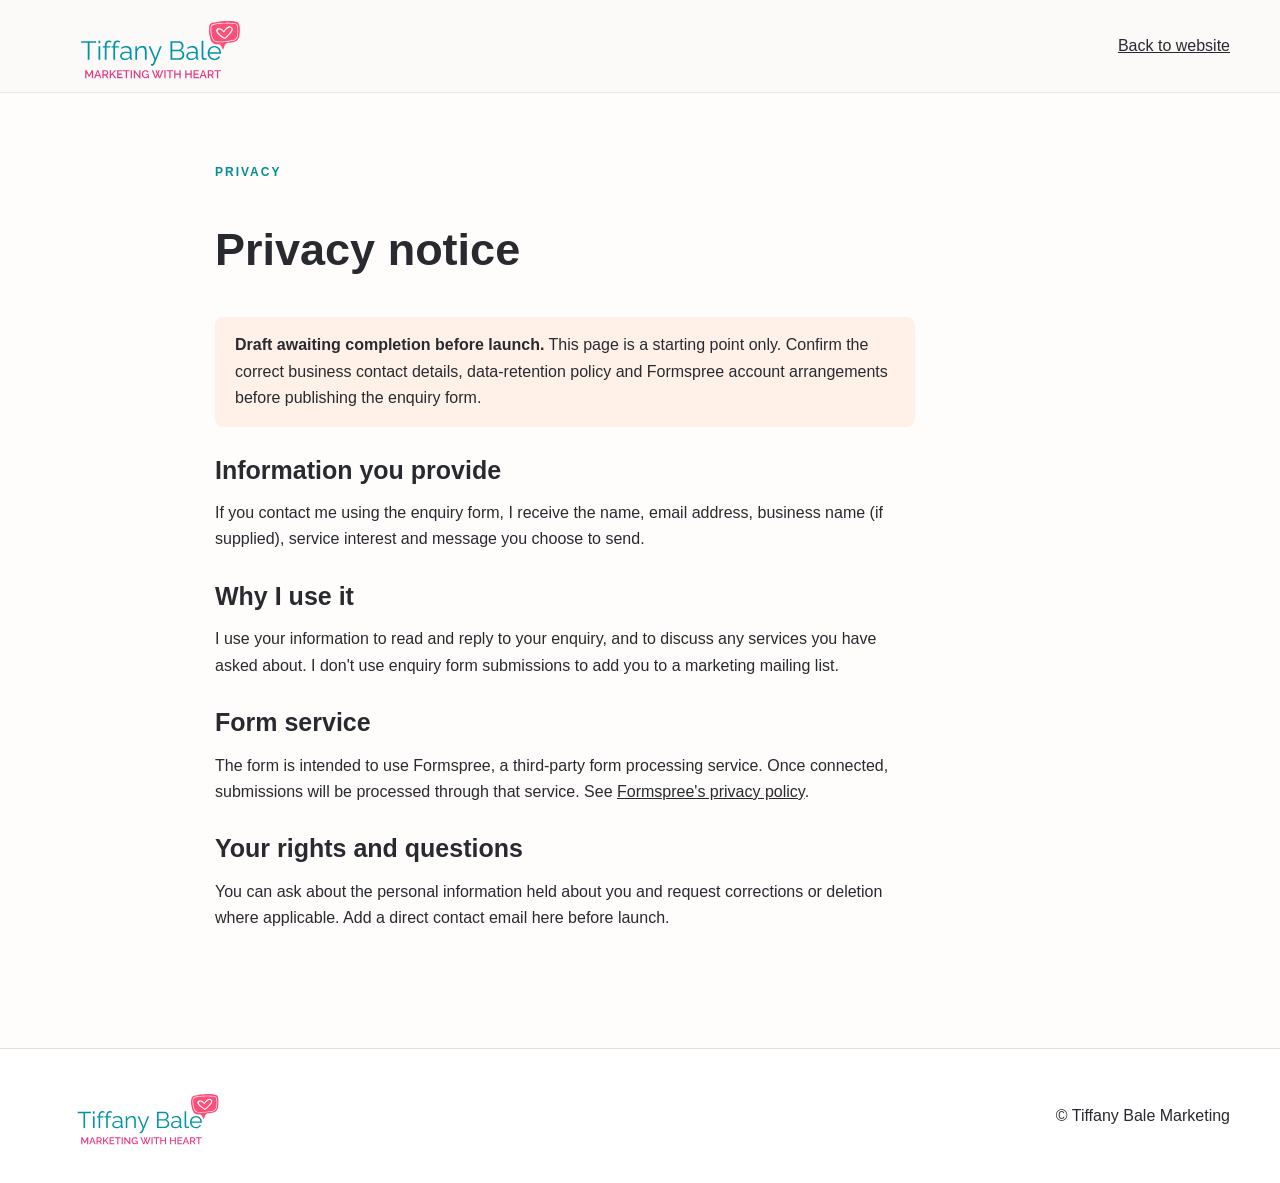
==== privacy.html @ 31909880 "Add files via upload" ====
<!doctype html><html lang="en-GB"><head><meta charset="utf-8"><meta name="viewport" content="width=device-width, initial-scale=1"><title>Privacy | Tiffany Bale Marketing</title><link rel="icon" href="assets/favicon.svg" type="image/svg+xml"><link rel="stylesheet" href="styles.css"></head><body><header class="header"><div class="wrap header-inner"><a class="brand" href="index.html"><img src="assets/tiffany-bale-logo.svg" alt="Tiffany Bale Marketing with Heart"></a><a href="index.html">Back to website</a></div></header><main class="wrap privacy-page"><p class="kicker">PRIVACY</p><h1>Privacy notice</h1><p class="notice"><strong>Draft awaiting completion before launch.</strong> This page is a starting point only. Confirm the correct business contact details, data-retention policy and Formspree account arrangements before publishing the enquiry form.</p><h2>Information you provide</h2><p>If you contact me using the enquiry form, I receive the name, email address, business name (if supplied), service interest and message you choose to send.</p><h2>Why I use it</h2><p>I use your information to read and reply to your enquiry, and to discuss any services you have asked about. I don't use enquiry form submissions to add you to a marketing mailing list.</p><h2>Form service</h2><p>The form is intended to use Formspree, a third-party form processing service. Once connected, submissions will be processed through that service. See <a href="https://formspree.io/legal/privacy-policy/">Formspree's privacy policy</a>.</p><h2>Your rights and questions</h2><p>You can ask about the personal information held about you and request corrections or deletion where applicable. Add a direct contact email here before launch.</p></main><footer class="footer"><div class="wrap footer-inner"><a href="index.html"><img src="assets/tiffany-bale-logo.svg" alt="Tiffany Bale Marketing with Heart"></a><span>© Tiffany Bale Marketing</span></div></footer></body></html>
---- styles.css ----
:root{--teal:#008e97;--teal-deep:#006e76;--pink:#e84590;--ink:#292a30;--muted:#62666d;--paper:#fcfaf8;--sand:#f6f1ee;--line:#e6dfdc;--white:#fff}*{box-sizing:border-box}html{scroll-behavior:smooth}body{margin:0;background:var(--paper);color:var(--ink);font-family:Arial,'Helvetica Neue',sans-serif;line-height:1.65}a{color:inherit}img{max-width:100%}.wrap{width:min(1180px,calc(100% - 72px));margin:0 auto}.skip{position:absolute;left:-9999px}.skip:focus{left:1rem;top:1rem;z-index:9;background:white;padding:1rem}.header{background:rgba(252,250,248,.96);position:sticky;top:0;z-index:10;border-bottom:1px solid #eee9e6;backdrop-filter:blur(8px)}.header-inner{display:flex;align-items:center;justify-content:space-between;min-height:110px}.brand img{display:block;width:230px;height:auto}.header nav{display:flex;align-items:center;gap:34px}.header nav a{text-decoration:none;font-size:14px;font-weight:650}.header nav a:hover,.inline-link:hover{color:var(--teal)}.nav-cta{background:var(--teal);padding:11px 19px;border-radius:7px;color:white!important}.nav-cta:hover{background:var(--teal-deep)}.menu-btn{display:none}.hero{min-height:625px;display:grid;grid-template-columns:1.12fr .88fr;align-items:center;gap:55px;padding-top:70px;padding-bottom:80px}.eyebrow,.kicker{font-size:12px;font-weight:800;letter-spacing:2px;color:var(--teal);margin:0 0 24px}.hero h1,h2{font-size:clamp(43px,4.6vw,68px);line-height:1.10;letter-spacing:-2px;margin:0;font-weight:750}h1 em,h2 em{font-style:normal;color:var(--pink)}.hero h1{max-width:740px}.hero-content>p:not(.eyebrow){max-width:655px;color:#53575d;font-size:16px;margin:16px 0}.hero-content .lead{font-weight:600;color:#44474b;font-size:18px;margin-top:28px}.hero-actions{display:flex;align-items:center;gap:27px;margin-top:30px;flex-wrap:wrap}.button{display:inline-flex;align-items:center;gap:24px;border:0;border-radius:7px;background:var(--teal);color:white;text-decoration:none;padding:14px 20px;font-weight:750;font-size:14px;cursor:pointer}.button:hover{background:var(--teal-deep)}.inline-link{font-weight:750;text-decoration:none;font-size:14px}.experience{display:flex;align-items:center;gap:15px;border-top:1px solid var(--line);margin-top:40px;padding-top:20px}.experience strong{color:var(--teal);font-size:40px;line-height:1}.experience strong span{color:var(--pink)}.experience>span{font-size:13px;color:var(--muted);max-width:155px;line-height:1.35}.portrait-design{position:relative;width:100%;aspect-ratio:1;max-width:510px;margin:auto;display:grid;place-items:center}.portrait-ring{position:absolute;border-radius:50%;border:1px solid #cde2e2}.ring-outer{width:99%;height:99%}.ring-inner{width:88%;height:88%;border:2px solid #94cdcc}.portrait-circle{width:78%;height:78%;border-radius:50%;overflow:hidden;background:#eee7e4;box-shadow:0 22px 55px #2d6a6a1d}.portrait-circle img{width:100%;height:100%;object-fit:cover;object-position:center 26%;display:block}.portrait-label{position:absolute;left:-1%;bottom:16%;background:white;box-shadow:0 8px 24px #00000014;border-radius:9px;padding:12px 19px;font-size:14px;font-weight:750;transform:rotate(-4deg)}.heart-accent{position:absolute;right:0;top:12%;width:66px;height:66px;border-radius:50%;background:white;box-shadow:0 8px 26px #00000014;display:grid;place-items:center}.heart-accent img{width:55px;height:55px;object-fit:contain}.ribbon{background:#e8f4f1;padding:19px 0}.ribbon-inner{display:flex;align-items:center;justify-content:center;gap:35px;font-weight:750;color:var(--teal-deep);font-size:14px}.ribbon-inner img{width:25px;height:25px;object-fit:contain}.section{padding-top:110px;padding-bottom:110px;scroll-margin-top:100px}.about{display:grid;grid-template-columns: .9fr 1.1fr;gap:75px}.about h2,.section-head h2,.approach h2,.contact h2{font-size:clamp(40px,4vw,58px)}.about-copy p{margin:0 0 17px;color:#555960;font-size:17px}.about-copy .about-emphasis{color:var(--teal-deep);font-weight:750}.services{background:#f4f0ed}.section-head{display:grid;grid-template-columns:1.05fr .75fr;gap:80px;align-items:end;margin-bottom:40px}.section-head>p{font-size:17px;color:#555960;margin:0 0 7px;max-width:420px}.cards{display:grid;grid-template-columns:repeat(3,1fr);gap:16px}.service-card{background:white;border:1px solid #ebe4e0;border-radius:12px;padding:31px;min-height:239px;transition:transform .2s,border-color .2s}.service-card:hover{transform:translateY(-3px);border-color:#b3d8d6}.card-meta,.project-top{color:var(--teal);font-size:11px;letter-spacing:1.6px;font-weight:800}.service-card h3{font-size:21px;line-height:1.27;margin:23px 0 12px}.service-card p{margin:0;color:#60646a;font-size:15px}.projects .section-head{margin-bottom:45px}.project-grid{display:grid;grid-template-columns:repeat(3,1fr);gap:18px}.project-card{background:white;border:1px solid var(--line);border-radius:12px;padding:29px;display:flex;flex-direction:column;min-height:465px}.project-top{display:flex;justify-content:space-between;align-items:center}.project-mark{font-size:23px;color:var(--pink);font-weight:400}.project-card h3{font-size:24px;line-height:1.27;margin:25px 0 17px}.project-card>p{color:#555960;font-size:15px;margin:0 0 25px}.project-result{margin-top:auto;border-top:1px solid var(--line);padding-top:19px}.project-result span{font-size:10px;letter-spacing:1.4px;font-weight:800;color:var(--pink)}.project-result p{font-size:15px;color:var(--teal-deep);font-weight:700;margin:8px 0 0}.approach{background:#e8f4f1}.approach-inner{display:grid;grid-template-columns:100px 1fr auto;gap:40px;align-items:center}.approach-inner>img{width:85px;max-height:100px;object-fit:contain}.approach h2{font-size:clamp(34px,3.5vw,50px)}.approach p:last-child{font-size:16px;color:#4a5557;max-width:620px}.button-outline{white-space:nowrap}.contact{display:grid;grid-template-columns:.85fr 1.15fr;gap:85px}.contact-intro>p:not(.kicker){font-size:18px;color:#596068;max-width:380px}.contact-intro .contact-small{color:var(--teal-deep)!important;font-size:15px!important;font-weight:700}.form-card{background:white;padding:35px;border:1px solid var(--line);border-radius:13px;box-shadow:0 12px 30px #2d2a3010}.form-card h3{margin:0;font-size:24px}.form-subtitle{margin:2px 0 24px;color:var(--muted);font-size:14px}form{display:flex;flex-direction:column;gap:15px}form label{display:flex;flex-direction:column;gap:6px;font-size:13px;font-weight:750}form label>span{color:var(--pink)}form input:not([type=checkbox]),form textarea,form select{font:inherit;width:100%;border:1px solid #d6d9d9;border-radius:6px;padding:12px 13px;background:white;font-size:15px;color:var(--ink)}form input:focus,form textarea:focus,form select:focus{outline:2px solid #86cdcc;outline-offset:1px}.form-row{display:grid;grid-template-columns:1fr 1fr;gap:15px}.consent{display:flex;flex-direction:row;align-items:flex-start;gap:9px;font-weight:400;font-size:12px}.consent input{margin:4px 0 0}.consent span{color:#5d6266!important}.consent a{color:var(--teal-deep)}.form-footer{display:flex;gap:14px;align-items:center;flex-wrap:wrap}.form-status{font-size:12px;color:#8e5d30;max-width:235px;line-height:1.4}.footer{border-top:1px solid var(--line);background:#fff;padding:32px 0}.footer-inner{display:flex;align-items:center;justify-content:space-between;gap:20px}.footer-inner img{width:190px;display:block}.footer-inner>div{display:flex;gap:20px;align-items:center;flex-wrap:wrap;color:#777a7e;font-size:12px}.footer-inner a{color:var(--teal-deep)}.privacy-page{max-width:850px;padding-top:70px;padding-bottom:100px}.privacy-page h1{font-size:45px}.privacy-page p{max-width:700px}.privacy-page .notice{background:#fff1e8;border-radius:8px;padding:15px 20px}.privacy-page h2{font-size:25px;letter-spacing:0;margin-top:30px}@media(max-width:980px){.wrap{width:min(100% - 44px,1180px)}.hero{grid-template-columns:1fr 0.8fr;gap:20px}.hero h1{font-size:47px}.cards{grid-template-columns:repeat(2,1fr)}.project-grid{grid-template-columns:1fr 1fr}.approach-inner{grid-template-columns:80px 1fr}.approach-inner .button{grid-column:2;justify-self:start}.contact{gap:35px}.header nav{gap:20px}}@media(max-width:700px){.header-inner{min-height:78px}.brand img{width:170px}.menu-btn{display:flex;align-items:center;gap:8px;background:transparent;border:1px solid var(--line);padding:7px 10px;border-radius:6px}.header nav{display:none;position:absolute;top:78px;left:0;right:0;padding:20px 25px;background:var(--paper);box-shadow:0 10px 20px #0001;flex-direction:column;align-items:stretch}.header nav.open{display:flex}.hero{grid-template-columns:1fr;padding-top:48px;padding-bottom:65px}.hero h1{font-size:clamp(39px,10vw,54px)}.hero-content .lead{font-size:16px}.portrait-design{width:80%;max-width:390px;margin-top:20px}.ribbon-inner{gap:13px;justify-content:space-between;font-size:10px}.ribbon-inner img{width:17px;height:17px}.ribbon-inner span:nth-last-child(1){display:none}.ribbon-inner img:nth-last-child(2){display:none}.section{padding-top:72px;padding-bottom:72px}.about,.section-head,.contact{grid-template-columns:1fr;gap:22px}.about h2,.section-head h2,.contact h2{font-size:43px}.cards,.project-grid{grid-template-columns:1fr}.project-card{min-height:0}.approach-inner{grid-template-columns:1fr;gap:15px}.approach-inner>img{width:58px}.approach-inner .button{grid-column:1}.form-card{padding:23px}.form-row{grid-template-columns:1fr}.footer-inner{flex-direction:column;align-items:flex-start}.footer-inner>div{flex-direction:column;align-items:flex-start;gap:4px}}@media(prefers-reduced-motion:reduce){html{scroll-behavior:auto}.service-card{transition:none}}

/* Creative direction v3: concise, typography-led, editorial */
:root{--paper:#fffdfb;--sand:#f7f2ee}body{background:var(--paper)}.header-inner{min-height:92px}.brand img{width:214px}.hero{padding-top:92px;padding-bottom:100px;grid-template-columns:1.1fr .9fr}.hero h1{font-size:clamp(48px,5.1vw,77px);letter-spacing:-3px}.hero-content .lead{font-size:21px;max-width:510px;line-height:1.5;font-weight:600}.hero-content .hero-small{font-size:15px;color:#60646a;max-width:450px}.hero-actions{margin-top:28px}.hero .experience{display:none}.ribbon{background:#087f85;color:white;overflow:hidden}.ribbon-inner{font-size:13px;color:white;letter-spacing:.03em}.ribbon-inner img{width:20px;height:20px;filter:brightness(0) invert(1)}.about-compact{display:grid;grid-template-columns:.54fr 1fr;gap:85px;align-items:center;padding-top:110px;padding-bottom:110px}.about-stat{background:#e8f4f1;border-radius:170px 170px 16px 16px;min-height:370px;display:flex;flex-direction:column;align-items:center;justify-content:center}.about-stat strong{color:var(--teal-deep);font-size:clamp(95px,10vw,150px);line-height:1;font-weight:800;letter-spacing:-9px}.about-stat strong span{color:var(--pink);font-size:.65em}.about-stat>span{color:#215c60;font-size:18px;text-align:center;font-weight:700;line-height:1.35;margin-top:20px}.about-intro h2{font-size:clamp(40px,4vw,60px)}.about-intro>p:not(.kicker){font-size:17px;max-width:570px;color:#555960}.values{display:flex;gap:9px;flex-wrap:wrap;margin-top:28px}.values span{font-size:12px;font-weight:750;background:white;border:1px solid #d7e9e7;border-radius:30px;padding:8px 12px;color:var(--teal-deep)}.services{background:#faf4f1}.graphic-services{gap:12px}.graphic-services .service-card{min-height:250px;padding:24px;border:0;border-radius:10px;position:relative;overflow:hidden;display:flex;flex-direction:column;align-items:flex-start}.graphic-services .service-card:nth-child(1),.graphic-services .service-card:nth-child(5){background:#e7f1f0}.graphic-services .service-card:nth-child(2),.graphic-services .service-card:nth-child(6){background:#fce6ef}.graphic-services .service-card:nth-child(3){background:#087f85;color:white}.graphic-services .service-card:nth-child(4){background:#fff;border:1px solid #eee6e0}.graphic-services .service-card:nth-child(3) p,.graphic-services .service-card:nth-child(3) .card-meta{color:#e9ffff}.graphic-services .card-meta{font-size:10px;letter-spacing:1.5px;margin-top:auto}.graphic-services .tile-symbol{font-size:80px;line-height:.85;font-weight:300;margin:5px 0 18px;color:var(--pink);height:75px}.graphic-services .service-card:nth-child(3) .tile-symbol{color:#bcece8}.graphic-services .service-card h3{font-size:22px;margin:13px 0 9px;max-width:250px}.graphic-services .service-card p{font-size:13px;line-height:1.45;max-width:265px}.projects .section-head{margin-bottom:34px}.visual-projects{gap:14px;align-items:start}.visual-projects .project-card{padding:0;display:block;min-height:0;border:0;background:transparent;overflow:hidden;border-radius:10px}.project-face{height:410px;position:relative;padding:25px;display:flex;flex-direction:column;justify-content:flex-end;overflow:hidden}.project-one .project-face{background:#087f85;color:white}.project-two .project-face{background:#f5e6e8;color:#075d63}.project-three .project-face{background:#e52a80;color:white}.project-category{position:absolute;top:26px;left:25px;font-size:11px;letter-spacing:1.6px;font-weight:800}.project-face h3{position:relative;z-index:2;font-size:clamp(27px,2.8vw,40px);line-height:1.08;letter-spacing:-1.5px;margin:0 0 16px}.project-sub{font-size:13px;line-height:1.5;max-width:260px;position:relative;z-index:2}.project-glyph{position:absolute;right:-5px;top:70px;font-family:Georgia,serif;font-size:300px;line-height:1;color:#ffffff30;transform:rotate(-14deg);pointer-events:none}.project-wave{font-family:Arial,sans-serif;letter-spacing:-45px;font-size:160px;right:70px;top:85px;color:#087f8533;transform:rotate(-20deg)}.project-window{font-family:Arial,sans-serif;top:64px;font-size:280px;color:#ffffff38}.visual-projects details{background:#fff;border:1px solid #e9e1dd;border-top:0;border-radius:0 0 10px 10px}.visual-projects summary{cursor:pointer;padding:16px 20px;list-style:none;display:flex;justify-content:space-between;align-items:center;font-size:13px;font-weight:800}.visual-projects summary::-webkit-details-marker{display:none}.visual-projects details[open] summary span{transform:rotate(45deg)}.project-story{padding:0 20px 20px}.project-story p{font-size:14px;color:#575d61;margin:0 0 12px}.project-story strong{font-size:12px;color:var(--teal-deep)}.approach{background:#e7f3f1}.approach-inner>img{width:78px}.approach .kicker{color:var(--teal-deep)}.approach h2{font-size:clamp(36px,3.8vw,54px)}.contact{padding-top:120px}.form-card{box-shadow:0 18px 55px #252a2f0b}
@media(max-width:980px){.about-compact{gap:35px}.project-face{height:340px}.project-face h3{font-size:28px}}
@media(max-width:700px){.hero{padding-top:45px;padding-bottom:70px}.hero h1{letter-spacing:-2px}.hero-content .lead{font-size:17px}.about-compact{grid-template-columns:1fr;gap:28px;padding-top:75px;padding-bottom:75px}.about-stat{min-height:190px;border-radius:14px;flex-direction:row;gap:25px}.about-stat strong{font-size:96px;letter-spacing:-5px}.about-stat>span{font-size:16px;text-align:left}.graphic-services{grid-template-columns:repeat(2,minmax(0,1fr));gap:9px}.graphic-services .service-card{padding:16px;min-height:220px}.graphic-services .tile-symbol{font-size:60px;height:60px}.graphic-services .service-card h3{font-size:18px}.graphic-services .service-card p{font-size:12px}.project-face{height:330px}.visual-projects{grid-template-columns:1fr}.ribbon-inner span{font-size:10px}.contact{padding-top:70px}}
@media(max-width:420px){.graphic-services{grid-template-columns:1fr}.graphic-services .service-card{min-height:180px}.graphic-services .tile-symbol{font-size:54px;height:55px}}
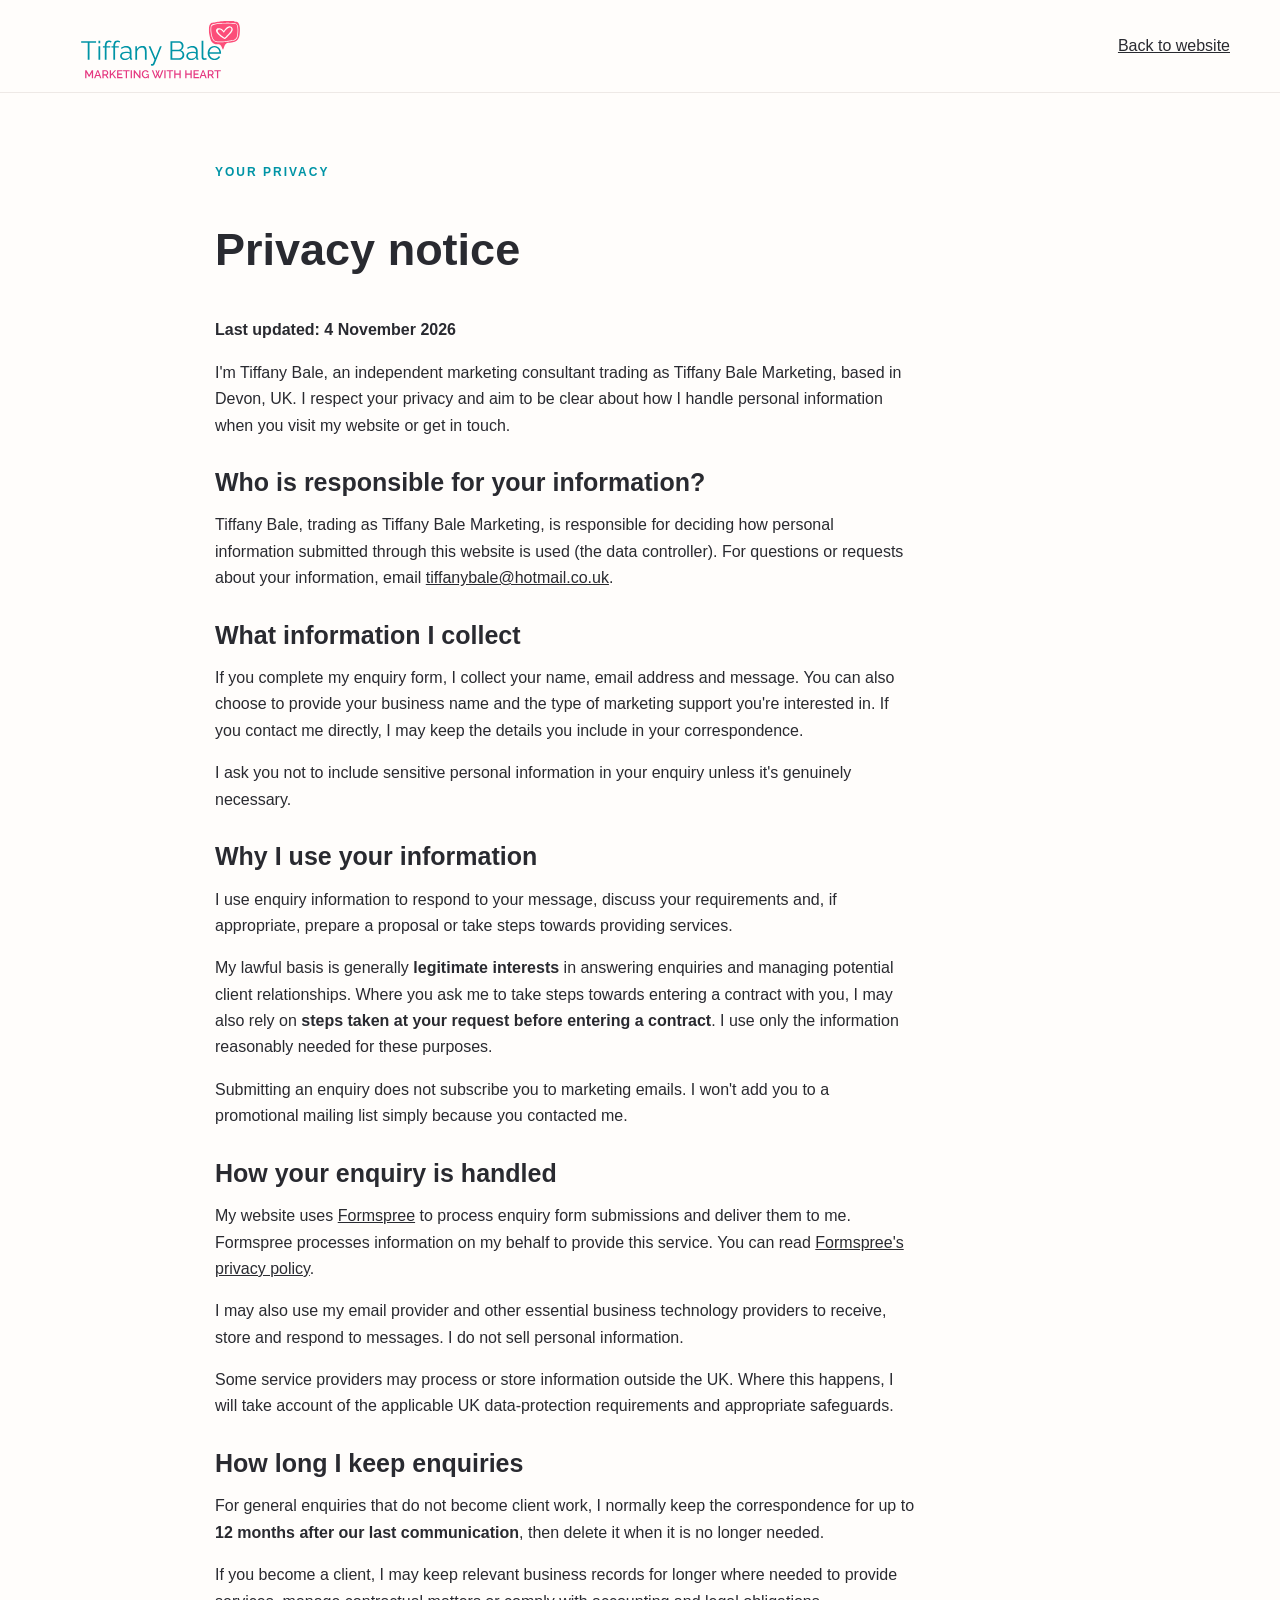
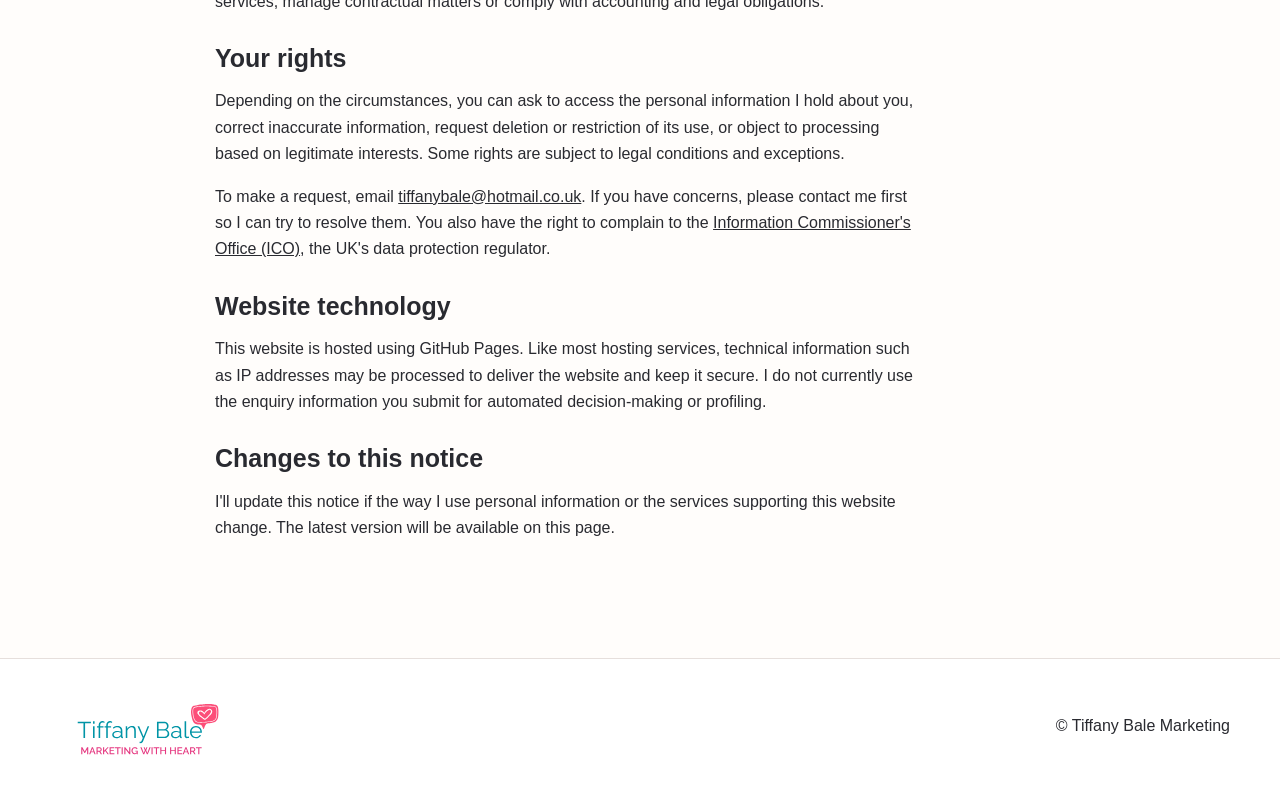
==== commit 9c583093: "Add files via upload" ====
--- a/privacy.html
+++ b/privacy.html
@@ -1 +1,62 @@
-<!doctype html><html lang="en-GB"><head><meta charset="utf-8"><meta name="viewport" content="width=device-width, initial-scale=1"><title>Privacy | Tiffany Bale Marketing</title><link rel="icon" href="assets/favicon.svg" type="image/svg+xml"><link rel="stylesheet" href="styles.css"></head><body><header class="header"><div class="wrap header-inner"><a class="brand" href="index.html"><img src="assets/tiffany-bale-logo.svg" alt="Tiffany Bale Marketing with Heart"></a><a href="index.html">Back to website</a></div></header><main class="wrap privacy-page"><p class="kicker">PRIVACY</p><h1>Privacy notice</h1><p class="notice"><strong>Draft awaiting completion before launch.</strong> This page is a starting point only. Confirm the correct business contact details, data-retention policy and Formspree account arrangements before publishing the enquiry form.</p><h2>Information you provide</h2><p>If you contact me using the enquiry form, I receive the name, email address, business name (if supplied), service interest and message you choose to send.</p><h2>Why I use it</h2><p>I use your information to read and reply to your enquiry, and to discuss any services you have asked about. I don't use enquiry form submissions to add you to a marketing mailing list.</p><h2>Form service</h2><p>The form is intended to use Formspree, a third-party form processing service. Once connected, submissions will be processed through that service. See <a href="https://formspree.io/legal/privacy-policy/">Formspree's privacy policy</a>.</p><h2>Your rights and questions</h2><p>You can ask about the personal information held about you and request corrections or deletion where applicable. Add a direct contact email here before launch.</p></main><footer class="footer"><div class="wrap footer-inner"><a href="index.html"><img src="assets/tiffany-bale-logo.svg" alt="Tiffany Bale Marketing with Heart"></a><span>© Tiffany Bale Marketing</span></div></footer></body></html>
+<!doctype html>
+<html lang="en-GB">
+<head>
+  <meta charset="utf-8">
+  <meta name="viewport" content="width=device-width, initial-scale=1">
+  <meta name="description" content="How Tiffany Bale Marketing uses and protects personal information received through the website and enquiry form.">
+  <title>Privacy Notice | Tiffany Bale Marketing</title>
+  <link rel="icon" href="assets/favicon.svg" type="image/svg+xml">
+  <link rel="stylesheet" href="styles.css">
+</head>
+<body>
+  <header class="header">
+    <div class="wrap header-inner">
+      <a class="brand" href="index.html" aria-label="Tiffany Bale Marketing homepage"><img src="assets/tiffany-bale-logo.svg" alt="Tiffany Bale Marketing with Heart"></a>
+      <a href="index.html">Back to website</a>
+    </div>
+  </header>
+  <main class="wrap privacy-page">
+    <p class="kicker">YOUR PRIVACY</p>
+    <h1>Privacy notice</h1>
+    <p><strong>Last updated: 4 November 2026</strong></p>
+    <p>I'm Tiffany Bale, an independent marketing consultant trading as Tiffany Bale Marketing, based in Devon, UK. I respect your privacy and aim to be clear about how I handle personal information when you visit my website or get in touch.</p>
+
+    <h2>Who is responsible for your information?</h2>
+    <p>Tiffany Bale, trading as Tiffany Bale Marketing, is responsible for deciding how personal information submitted through this website is used (the data controller). For questions or requests about your information, email <a href="mailto:tiffanybale@hotmail.co.uk">tiffanybale@hotmail.co.uk</a>.</p>
+
+    <h2>What information I collect</h2>
+    <p>If you complete my enquiry form, I collect your name, email address and message. You can also choose to provide your business name and the type of marketing support you're interested in. If you contact me directly, I may keep the details you include in your correspondence.</p>
+    <p>I ask you not to include sensitive personal information in your enquiry unless it's genuinely necessary.</p>
+
+    <h2>Why I use your information</h2>
+    <p>I use enquiry information to respond to your message, discuss your requirements and, if appropriate, prepare a proposal or take steps towards providing services.</p>
+    <p>My lawful basis is generally <strong>legitimate interests</strong> in answering enquiries and managing potential client relationships. Where you ask me to take steps towards entering a contract with you, I may also rely on <strong>steps taken at your request before entering a contract</strong>. I use only the information reasonably needed for these purposes.</p>
+    <p>Submitting an enquiry does not subscribe you to marketing emails. I won't add you to a promotional mailing list simply because you contacted me.</p>
+
+    <h2>How your enquiry is handled</h2>
+    <p>My website uses <a href="https://formspree.io/" target="_blank" rel="noopener noreferrer">Formspree</a> to process enquiry form submissions and deliver them to me. Formspree processes information on my behalf to provide this service. You can read <a href="https://formspree.io/legal/privacy-policy/" target="_blank" rel="noopener noreferrer">Formspree's privacy policy</a>.</p>
+    <p>I may also use my email provider and other essential business technology providers to receive, store and respond to messages. I do not sell personal information.</p>
+    <p>Some service providers may process or store information outside the UK. Where this happens, I will take account of the applicable UK data-protection requirements and appropriate safeguards.</p>
+
+    <h2>How long I keep enquiries</h2>
+    <p>For general enquiries that do not become client work, I normally keep the correspondence for up to <strong>12 months after our last communication</strong>, then delete it when it is no longer needed.</p>
+    <p>If you become a client, I may keep relevant business records for longer where needed to provide services, manage contractual matters or comply with accounting and legal obligations.</p>
+
+    <h2>Your rights</h2>
+    <p>Depending on the circumstances, you can ask to access the personal information I hold about you, correct inaccurate information, request deletion or restriction of its use, or object to processing based on legitimate interests. Some rights are subject to legal conditions and exceptions.</p>
+    <p>To make a request, email <a href="mailto:tiffanybale@hotmail.co.uk">tiffanybale@hotmail.co.uk</a>. If you have concerns, please contact me first so I can try to resolve them. You also have the right to complain to the <a href="https://ico.org.uk/make-a-complaint/" target="_blank" rel="noopener noreferrer">Information Commissioner's Office (ICO)</a>, the UK's data protection regulator.</p>
+
+    <h2>Website technology</h2>
+    <p>This website is hosted using GitHub Pages. Like most hosting services, technical information such as IP addresses may be processed to deliver the website and keep it secure. I do not currently use the enquiry information you submit for automated decision-making or profiling.</p>
+
+    <h2>Changes to this notice</h2>
+    <p>I'll update this notice if the way I use personal information or the services supporting this website change. The latest version will be available on this page.</p>
+  </main>
+  <footer class="footer">
+    <div class="wrap footer-inner">
+      <a href="index.html"><img src="assets/tiffany-bale-logo.svg" alt="Tiffany Bale Marketing with Heart"></a>
+      <span>© Tiffany Bale Marketing</span>
+    </div>
+  </footer>
+</body>
+</html>
--- a/styles.css
+++ b/styles.css
@@ -1,7 +1,194 @@
-:root{--teal:#008e97;--teal-deep:#006e76;--pink:#e84590;--ink:#292a30;--muted:#62666d;--paper:#fcfaf8;--sand:#f6f1ee;--line:#e6dfdc;--white:#fff}*{box-sizing:border-box}html{scroll-behavior:smooth}body{margin:0;background:var(--paper);color:var(--ink);font-family:Arial,'Helvetica Neue',sans-serif;line-height:1.65}a{color:inherit}img{max-width:100%}.wrap{width:min(1180px,calc(100% - 72px));margin:0 auto}.skip{position:absolute;left:-9999px}.skip:focus{left:1rem;top:1rem;z-index:9;background:white;padding:1rem}.header{background:rgba(252,250,248,.96);position:sticky;top:0;z-index:10;border-bottom:1px solid #eee9e6;backdrop-filter:blur(8px)}.header-inner{display:flex;align-items:center;justify-content:space-between;min-height:110px}.brand img{display:block;width:230px;height:auto}.header nav{display:flex;align-items:center;gap:34px}.header nav a{text-decoration:none;font-size:14px;font-weight:650}.header nav a:hover,.inline-link:hover{color:var(--teal)}.nav-cta{background:var(--teal);padding:11px 19px;border-radius:7px;color:white!important}.nav-cta:hover{background:var(--teal-deep)}.menu-btn{display:none}.hero{min-height:625px;display:grid;grid-template-columns:1.12fr .88fr;align-items:center;gap:55px;padding-top:70px;padding-bottom:80px}.eyebrow,.kicker{font-size:12px;font-weight:800;letter-spacing:2px;color:var(--teal);margin:0 0 24px}.hero h1,h2{font-size:clamp(43px,4.6vw,68px);line-height:1.10;letter-spacing:-2px;margin:0;font-weight:750}h1 em,h2 em{font-style:normal;color:var(--pink)}.hero h1{max-width:740px}.hero-content>p:not(.eyebrow){max-width:655px;color:#53575d;font-size:16px;margin:16px 0}.hero-content .lead{font-weight:600;color:#44474b;font-size:18px;margin-top:28px}.hero-actions{display:flex;align-items:center;gap:27px;margin-top:30px;flex-wrap:wrap}.button{display:inline-flex;align-items:center;gap:24px;border:0;border-radius:7px;background:var(--teal);color:white;text-decoration:none;padding:14px 20px;font-weight:750;font-size:14px;cursor:pointer}.button:hover{background:var(--teal-deep)}.inline-link{font-weight:750;text-decoration:none;font-size:14px}.experience{display:flex;align-items:center;gap:15px;border-top:1px solid var(--line);margin-top:40px;padding-top:20px}.experience strong{color:var(--teal);font-size:40px;line-height:1}.experience strong span{color:var(--pink)}.experience>span{font-size:13px;color:var(--muted);max-width:155px;line-height:1.35}.portrait-design{position:relative;width:100%;aspect-ratio:1;max-width:510px;margin:auto;display:grid;place-items:center}.portrait-ring{position:absolute;border-radius:50%;border:1px solid #cde2e2}.ring-outer{width:99%;height:99%}.ring-inner{width:88%;height:88%;border:2px solid #94cdcc}.portrait-circle{width:78%;height:78%;border-radius:50%;overflow:hidden;background:#eee7e4;box-shadow:0 22px 55px #2d6a6a1d}.portrait-circle img{width:100%;height:100%;object-fit:cover;object-position:center 26%;display:block}.portrait-label{position:absolute;left:-1%;bottom:16%;background:white;box-shadow:0 8px 24px #00000014;border-radius:9px;padding:12px 19px;font-size:14px;font-weight:750;transform:rotate(-4deg)}.heart-accent{position:absolute;right:0;top:12%;width:66px;height:66px;border-radius:50%;background:white;box-shadow:0 8px 26px #00000014;display:grid;place-items:center}.heart-accent img{width:55px;height:55px;object-fit:contain}.ribbon{background:#e8f4f1;padding:19px 0}.ribbon-inner{display:flex;align-items:center;justify-content:center;gap:35px;font-weight:750;color:var(--teal-deep);font-size:14px}.ribbon-inner img{width:25px;height:25px;object-fit:contain}.section{padding-top:110px;padding-bottom:110px;scroll-margin-top:100px}.about{display:grid;grid-template-columns: .9fr 1.1fr;gap:75px}.about h2,.section-head h2,.approach h2,.contact h2{font-size:clamp(40px,4vw,58px)}.about-copy p{margin:0 0 17px;color:#555960;font-size:17px}.about-copy .about-emphasis{color:var(--teal-deep);font-weight:750}.services{background:#f4f0ed}.section-head{display:grid;grid-template-columns:1.05fr .75fr;gap:80px;align-items:end;margin-bottom:40px}.section-head>p{font-size:17px;color:#555960;margin:0 0 7px;max-width:420px}.cards{display:grid;grid-template-columns:repeat(3,1fr);gap:16px}.service-card{background:white;border:1px solid #ebe4e0;border-radius:12px;padding:31px;min-height:239px;transition:transform .2s,border-color .2s}.service-card:hover{transform:translateY(-3px);border-color:#b3d8d6}.card-meta,.project-top{color:var(--teal);font-size:11px;letter-spacing:1.6px;font-weight:800}.service-card h3{font-size:21px;line-height:1.27;margin:23px 0 12px}.service-card p{margin:0;color:#60646a;font-size:15px}.projects .section-head{margin-bottom:45px}.project-grid{display:grid;grid-template-columns:repeat(3,1fr);gap:18px}.project-card{background:white;border:1px solid var(--line);border-radius:12px;padding:29px;display:flex;flex-direction:column;min-height:465px}.project-top{display:flex;justify-content:space-between;align-items:center}.project-mark{font-size:23px;color:var(--pink);font-weight:400}.project-card h3{font-size:24px;line-height:1.27;margin:25px 0 17px}.project-card>p{color:#555960;font-size:15px;margin:0 0 25px}.project-result{margin-top:auto;border-top:1px solid var(--line);padding-top:19px}.project-result span{font-size:10px;letter-spacing:1.4px;font-weight:800;color:var(--pink)}.project-result p{font-size:15px;color:var(--teal-deep);font-weight:700;margin:8px 0 0}.approach{background:#e8f4f1}.approach-inner{display:grid;grid-template-columns:100px 1fr auto;gap:40px;align-items:center}.approach-inner>img{width:85px;max-height:100px;object-fit:contain}.approach h2{font-size:clamp(34px,3.5vw,50px)}.approach p:last-child{font-size:16px;color:#4a5557;max-width:620px}.button-outline{white-space:nowrap}.contact{display:grid;grid-template-columns:.85fr 1.15fr;gap:85px}.contact-intro>p:not(.kicker){font-size:18px;color:#596068;max-width:380px}.contact-intro .contact-small{color:var(--teal-deep)!important;font-size:15px!important;font-weight:700}.form-card{background:white;padding:35px;border:1px solid var(--line);border-radius:13px;box-shadow:0 12px 30px #2d2a3010}.form-card h3{margin:0;font-size:24px}.form-subtitle{margin:2px 0 24px;color:var(--muted);font-size:14px}form{display:flex;flex-direction:column;gap:15px}form label{display:flex;flex-direction:column;gap:6px;font-size:13px;font-weight:750}form label>span{color:var(--pink)}form input:not([type=checkbox]),form textarea,form select{font:inherit;width:100%;border:1px solid #d6d9d9;border-radius:6px;padding:12px 13px;background:white;font-size:15px;color:var(--ink)}form input:focus,form textarea:focus,form select:focus{outline:2px solid #86cdcc;outline-offset:1px}.form-row{display:grid;grid-template-columns:1fr 1fr;gap:15px}.consent{display:flex;flex-direction:row;align-items:flex-start;gap:9px;font-weight:400;font-size:12px}.consent input{margin:4px 0 0}.consent span{color:#5d6266!important}.consent a{color:var(--teal-deep)}.form-footer{display:flex;gap:14px;align-items:center;flex-wrap:wrap}.form-status{font-size:12px;color:#8e5d30;max-width:235px;line-height:1.4}.footer{border-top:1px solid var(--line);background:#fff;padding:32px 0}.footer-inner{display:flex;align-items:center;justify-content:space-between;gap:20px}.footer-inner img{width:190px;display:block}.footer-inner>div{display:flex;gap:20px;align-items:center;flex-wrap:wrap;color:#777a7e;font-size:12px}.footer-inner a{color:var(--teal-deep)}.privacy-page{max-width:850px;padding-top:70px;padding-bottom:100px}.privacy-page h1{font-size:45px}.privacy-page p{max-width:700px}.privacy-page .notice{background:#fff1e8;border-radius:8px;padding:15px 20px}.privacy-page h2{font-size:25px;letter-spacing:0;margin-top:30px}@media(max-width:980px){.wrap{width:min(100% - 44px,1180px)}.hero{grid-template-columns:1fr 0.8fr;gap:20px}.hero h1{font-size:47px}.cards{grid-template-columns:repeat(2,1fr)}.project-grid{grid-template-columns:1fr 1fr}.approach-inner{grid-template-columns:80px 1fr}.approach-inner .button{grid-column:2;justify-self:start}.contact{gap:35px}.header nav{gap:20px}}@media(max-width:700px){.header-inner{min-height:78px}.brand img{width:170px}.menu-btn{display:flex;align-items:center;gap:8px;background:transparent;border:1px solid var(--line);padding:7px 10px;border-radius:6px}.header nav{display:none;position:absolute;top:78px;left:0;right:0;padding:20px 25px;background:var(--paper);box-shadow:0 10px 20px #0001;flex-direction:column;align-items:stretch}.header nav.open{display:flex}.hero{grid-template-columns:1fr;padding-top:48px;padding-bottom:65px}.hero h1{font-size:clamp(39px,10vw,54px)}.hero-content .lead{font-size:16px}.portrait-design{width:80%;max-width:390px;margin-top:20px}.ribbon-inner{gap:13px;justify-content:space-between;font-size:10px}.ribbon-inner img{width:17px;height:17px}.ribbon-inner span:nth-last-child(1){display:none}.ribbon-inner img:nth-last-child(2){display:none}.section{padding-top:72px;padding-bottom:72px}.about,.section-head,.contact{grid-template-columns:1fr;gap:22px}.about h2,.section-head h2,.contact h2{font-size:43px}.cards,.project-grid{grid-template-columns:1fr}.project-card{min-height:0}.approach-inner{grid-template-columns:1fr;gap:15px}.approach-inner>img{width:58px}.approach-inner .button{grid-column:1}.form-card{padding:23px}.form-row{grid-template-columns:1fr}.footer-inner{flex-direction:column;align-items:flex-start}.footer-inner>div{flex-direction:column;align-items:flex-start;gap:4px}}@media(prefers-reduced-motion:reduce){html{scroll-behavior:auto}.service-card{transition:none}}
+:root{--teal:#0094a6;--teal-deep:#006e76;--pink:#fc4e79;--ink:#292a30;--muted:#62666d;--paper:#fcfaf8;--sand:#f6f1ee;--line:#e6dfdc;--white:#fff}*{box-sizing:border-box}html{scroll-behavior:smooth}body{margin:0;background:var(--paper);color:var(--ink);font-family:Arial,'Helvetica Neue',sans-serif;line-height:1.65}a{color:inherit}img{max-width:100%}.wrap{width:min(1180px,calc(100% - 72px));margin:0 auto}.skip{position:absolute;left:-9999px}.skip:focus{left:1rem;top:1rem;z-index:9;background:white;padding:1rem}.header{background:rgba(252,250,248,.96);position:sticky;top:0;z-index:10;border-bottom:1px solid #eee9e6;backdrop-filter:blur(8px)}.header-inner{display:flex;align-items:center;justify-content:space-between;min-height:110px}.brand img{display:block;width:230px;height:auto}.header nav{display:flex;align-items:center;gap:34px}.header nav a{text-decoration:none;font-size:14px;font-weight:650}.header nav a:hover,.inline-link:hover{color:var(--teal)}.nav-cta{background:var(--teal);padding:11px 19px;border-radius:7px;color:white!important}.nav-cta:hover{background:var(--teal-deep)}.menu-btn{display:none}.hero{min-height:625px;display:grid;grid-template-columns:1.12fr .88fr;align-items:center;gap:55px;padding-top:70px;padding-bottom:80px}.eyebrow,.kicker{font-size:12px;font-weight:800;letter-spacing:2px;color:var(--teal);margin:0 0 24px}.hero h1,h2{font-size:clamp(43px,4.6vw,68px);line-height:1.10;letter-spacing:-2px;margin:0;font-weight:750}h1 em,h2 em{font-style:normal;color:var(--pink)}.hero h1{max-width:740px}.hero-content>p:not(.eyebrow){max-width:655px;color:#53575d;font-size:16px;margin:16px 0}.hero-content .lead{font-weight:600;color:#44474b;font-size:18px;margin-top:28px}.hero-actions{display:flex;align-items:center;gap:27px;margin-top:30px;flex-wrap:wrap}.button{display:inline-flex;align-items:center;gap:24px;border:0;border-radius:7px;background:var(--teal);color:white;text-decoration:none;padding:14px 20px;font-weight:750;font-size:14px;cursor:pointer}.button:hover{background:var(--teal-deep)}.inline-link{font-weight:750;text-decoration:none;font-size:14px}.experience{display:flex;align-items:center;gap:15px;border-top:1px solid var(--line);margin-top:40px;padding-top:20px}.experience strong{color:var(--teal);font-size:40px;line-height:1}.experience strong span{color:var(--pink)}.experience>span{font-size:13px;color:var(--muted);max-width:155px;line-height:1.35}.portrait-design{position:relative;width:100%;aspect-ratio:1;max-width:510px;margin:auto;display:grid;place-items:center}.portrait-ring{position:absolute;border-radius:50%;border:1px solid #cde2e2}.ring-outer{width:99%;height:99%}.ring-inner{width:88%;height:88%;border:2px solid #94cdcc}.portrait-circle{width:78%;height:78%;border-radius:50%;overflow:hidden;background:#eee7e4;box-shadow:0 22px 55px #2d6a6a1d}.portrait-circle img{width:100%;height:100%;object-fit:contain;object-position:center center;display:block;filter:grayscale(100%);}.heart-accent{position:absolute;right:0;top:12%;width:66px;height:66px;border-radius:50%;background:white;box-shadow:0 8px 26px #00000014;display:grid;place-items:center}.heart-accent img{width:55px;height:55px;object-fit:contain}.ribbon{background:#e8f4f1;padding:19px 0}.ribbon-inner{display:flex;align-items:center;justify-content:center;gap:35px;font-weight:750;color:var(--teal-deep);font-size:14px}.ribbon-inner img{width:25px;height:25px;object-fit:contain}.section{padding-top:110px;padding-bottom:110px;scroll-margin-top:100px}.about{display:grid;grid-template-columns: .9fr 1.1fr;gap:75px}.about h2,.section-head h2,.approach h2,.contact h2{font-size:clamp(40px,4vw,58px)}.about-copy p{margin:0 0 17px;color:#555960;font-size:17px}.about-copy .about-emphasis{color:var(--teal-deep);font-weight:750}.services{background:#f4f0ed}.section-head{display:grid;grid-template-columns:1.05fr .75fr;gap:80px;align-items:end;margin-bottom:40px}.section-head>p{font-size:17px;color:#555960;margin:0 0 7px;max-width:420px}.cards{display:grid;grid-template-columns:repeat(3,1fr);gap:16px}.service-card{background:white;border:1px solid #ebe4e0;border-radius:12px;padding:31px;min-height:239px;transition:transform .2s,border-color .2s}.service-card:hover{transform:translateY(-3px);border-color:#b3d8d6}.card-meta,.project-top{color:var(--teal);font-size:11px;letter-spacing:1.6px;font-weight:800}.service-card h3{font-size:21px;line-height:1.27;margin:23px 0 12px}.service-card p{margin:0;color:#60646a;font-size:15px}.projects .section-head{margin-bottom:45px}.project-grid{display:grid;grid-template-columns:repeat(3,1fr);gap:18px}.project-card{background:white;border:1px solid var(--line);border-radius:12px;padding:29px;display:flex;flex-direction:column;min-height:465px}.project-top{display:flex;justify-content:space-between;align-items:center}.project-mark{font-size:23px;color:var(--pink);font-weight:400}.project-card h3{font-size:24px;line-height:1.27;margin:25px 0 17px}.project-card>p{color:#555960;font-size:15px;margin:0 0 25px}.project-result{margin-top:auto;border-top:1px solid var(--line);padding-top:19px}.project-result span{font-size:10px;letter-spacing:1.4px;font-weight:800;color:var(--pink)}.project-result p{font-size:15px;color:var(--teal-deep);font-weight:700;margin:8px 0 0}.approach{background:#e8f4f1}.approach-inner{display:grid;grid-template-columns:100px 1fr auto;gap:40px;align-items:center}.approach-inner>img{width:85px;max-height:100px;object-fit:contain}.approach h2{font-size:clamp(34px,3.5vw,50px)}.approach p:last-child{font-size:16px;color:#4a5557;max-width:620px}.button-outline{white-space:nowrap}.contact{display:grid;grid-template-columns:.85fr 1.15fr;gap:85px}.contact-intro>p:not(.kicker){font-size:18px;color:#596068;max-width:380px}.contact-intro .contact-small{color:var(--teal-deep)!important;font-size:15px!important;font-weight:700}.form-card{background:white;padding:35px;border:1px solid var(--line);border-radius:13px;box-shadow:0 12px 30px #2d2a3010}.form-card h3{margin:0;font-size:24px}.form-subtitle{margin:2px 0 24px;color:var(--muted);font-size:14px}form{display:flex;flex-direction:column;gap:15px}form label{display:flex;flex-direction:column;gap:6px;font-size:13px;font-weight:750}form label>span{color:var(--pink)}form input:not([type=checkbox]),form textarea,form select{font:inherit;width:100%;border:1px solid #d6d9d9;border-radius:6px;padding:12px 13px;background:white;font-size:15px;color:var(--ink)}form input:focus,form textarea:focus,form select:focus{outline:2px solid #86cdcc;outline-offset:1px}.form-row{display:grid;grid-template-columns:1fr 1fr;gap:15px}.consent{display:flex;flex-direction:row;align-items:flex-start;gap:9px;font-weight:400;font-size:12px}.consent input{margin:4px 0 0}.consent span{color:#5d6266!important}.consent a{color:var(--teal-deep)}.form-footer{display:flex;gap:14px;align-items:center;flex-wrap:wrap}.form-status{font-size:12px;color:#8e5d30;max-width:235px;line-height:1.4}.footer{border-top:1px solid var(--line);background:#fff;padding:32px 0}.footer-inner{display:flex;align-items:center;justify-content:space-between;gap:20px}.footer-inner img{width:190px;display:block}.footer-inner>div{display:flex;gap:20px;align-items:center;flex-wrap:wrap;color:#777a7e;font-size:12px}.footer-inner a{color:var(--teal-deep)}.privacy-page{max-width:850px;padding-top:70px;padding-bottom:100px}.privacy-page h1{font-size:45px}.privacy-page p{max-width:700px}.privacy-page .notice{background:#fff1e8;border-radius:8px;padding:15px 20px}.privacy-page h2{font-size:25px;letter-spacing:0;margin-top:30px}@media(max-width:980px){.wrap{width:min(100% - 44px,1180px)}.hero{grid-template-columns:1fr 0.8fr;gap:20px}.hero h1{font-size:47px}.cards{grid-template-columns:repeat(2,1fr)}.project-grid{grid-template-columns:1fr 1fr}.approach-inner{grid-template-columns:80px 1fr}.approach-inner .button{grid-column:2;justify-self:start}.contact{gap:35px}.header nav{gap:20px}}@media(max-width:700px){.header-inner{min-height:78px}.brand img{width:170px}.menu-btn{display:flex;align-items:center;gap:8px;background:transparent;border:1px solid var(--line);padding:7px 10px;border-radius:6px}.header nav{display:none;position:absolute;top:78px;left:0;right:0;padding:20px 25px;background:var(--paper);box-shadow:0 10px 20px #0001;flex-direction:column;align-items:stretch}.header nav.open{display:flex}.hero{grid-template-columns:1fr;padding-top:48px;padding-bottom:65px}.hero h1{font-size:clamp(39px,10vw,54px)}.hero-content .lead{font-size:16px}.portrait-design{width:80%;max-width:390px;margin-top:20px}.ribbon-inner{gap:13px;justify-content:space-between;font-size:10px}.ribbon-inner img{width:17px;height:17px}.ribbon-inner span:nth-last-child(1){display:none}.ribbon-inner img:nth-last-child(2){display:none}.section{padding-top:72px;padding-bottom:72px}.about,.section-head,.contact{grid-template-columns:1fr;gap:22px}.about h2,.section-head h2,.contact h2{font-size:43px}.cards,.project-grid{grid-template-columns:1fr}.project-card{min-height:0}.approach-inner{grid-template-columns:1fr;gap:15px}.approach-inner>img{width:58px}.approach-inner .button{grid-column:1}.form-card{padding:23px}.form-row{grid-template-columns:1fr}.footer-inner{flex-direction:column;align-items:flex-start}.footer-inner>div{flex-direction:column;align-items:flex-start;gap:4px}}@media(prefers-reduced-motion:reduce){html{scroll-behavior:auto}.service-card{transition:none}}
 
 /* Creative direction v3: concise, typography-led, editorial */
-:root{--paper:#fffdfb;--sand:#f7f2ee}body{background:var(--paper)}.header-inner{min-height:92px}.brand img{width:214px}.hero{padding-top:92px;padding-bottom:100px;grid-template-columns:1.1fr .9fr}.hero h1{font-size:clamp(48px,5.1vw,77px);letter-spacing:-3px}.hero-content .lead{font-size:21px;max-width:510px;line-height:1.5;font-weight:600}.hero-content .hero-small{font-size:15px;color:#60646a;max-width:450px}.hero-actions{margin-top:28px}.hero .experience{display:none}.ribbon{background:#087f85;color:white;overflow:hidden}.ribbon-inner{font-size:13px;color:white;letter-spacing:.03em}.ribbon-inner img{width:20px;height:20px;filter:brightness(0) invert(1)}.about-compact{display:grid;grid-template-columns:.54fr 1fr;gap:85px;align-items:center;padding-top:110px;padding-bottom:110px}.about-stat{background:#e8f4f1;border-radius:170px 170px 16px 16px;min-height:370px;display:flex;flex-direction:column;align-items:center;justify-content:center}.about-stat strong{color:var(--teal-deep);font-size:clamp(95px,10vw,150px);line-height:1;font-weight:800;letter-spacing:-9px}.about-stat strong span{color:var(--pink);font-size:.65em}.about-stat>span{color:#215c60;font-size:18px;text-align:center;font-weight:700;line-height:1.35;margin-top:20px}.about-intro h2{font-size:clamp(40px,4vw,60px)}.about-intro>p:not(.kicker){font-size:17px;max-width:570px;color:#555960}.values{display:flex;gap:9px;flex-wrap:wrap;margin-top:28px}.values span{font-size:12px;font-weight:750;background:white;border:1px solid #d7e9e7;border-radius:30px;padding:8px 12px;color:var(--teal-deep)}.services{background:#faf4f1}.graphic-services{gap:12px}.graphic-services .service-card{min-height:250px;padding:24px;border:0;border-radius:10px;position:relative;overflow:hidden;display:flex;flex-direction:column;align-items:flex-start}.graphic-services .service-card:nth-child(1),.graphic-services .service-card:nth-child(5){background:#e7f1f0}.graphic-services .service-card:nth-child(2),.graphic-services .service-card:nth-child(6){background:#fce6ef}.graphic-services .service-card:nth-child(3){background:#087f85;color:white}.graphic-services .service-card:nth-child(4){background:#fff;border:1px solid #eee6e0}.graphic-services .service-card:nth-child(3) p,.graphic-services .service-card:nth-child(3) .card-meta{color:#e9ffff}.graphic-services .card-meta{font-size:10px;letter-spacing:1.5px;margin-top:auto}.graphic-services .tile-symbol{font-size:80px;line-height:.85;font-weight:300;margin:5px 0 18px;color:var(--pink);height:75px}.graphic-services .service-card:nth-child(3) .tile-symbol{color:#bcece8}.graphic-services .service-card h3{font-size:22px;margin:13px 0 9px;max-width:250px}.graphic-services .service-card p{font-size:13px;line-height:1.45;max-width:265px}.projects .section-head{margin-bottom:34px}.visual-projects{gap:14px;align-items:start}.visual-projects .project-card{padding:0;display:block;min-height:0;border:0;background:transparent;overflow:hidden;border-radius:10px}.project-face{height:410px;position:relative;padding:25px;display:flex;flex-direction:column;justify-content:flex-end;overflow:hidden}.project-one .project-face{background:#087f85;color:white}.project-two .project-face{background:#f5e6e8;color:#075d63}.project-three .project-face{background:#e52a80;color:white}.project-category{position:absolute;top:26px;left:25px;font-size:11px;letter-spacing:1.6px;font-weight:800}.project-face h3{position:relative;z-index:2;font-size:clamp(27px,2.8vw,40px);line-height:1.08;letter-spacing:-1.5px;margin:0 0 16px}.project-sub{font-size:13px;line-height:1.5;max-width:260px;position:relative;z-index:2}.project-glyph{position:absolute;right:-5px;top:70px;font-family:Georgia,serif;font-size:300px;line-height:1;color:#ffffff30;transform:rotate(-14deg);pointer-events:none}.project-wave{font-family:Arial,sans-serif;letter-spacing:-45px;font-size:160px;right:70px;top:85px;color:#087f8533;transform:rotate(-20deg)}.project-window{font-family:Arial,sans-serif;top:64px;font-size:280px;color:#ffffff38}.visual-projects details{background:#fff;border:1px solid #e9e1dd;border-top:0;border-radius:0 0 10px 10px}.visual-projects summary{cursor:pointer;padding:16px 20px;list-style:none;display:flex;justify-content:space-between;align-items:center;font-size:13px;font-weight:800}.visual-projects summary::-webkit-details-marker{display:none}.visual-projects details[open] summary span{transform:rotate(45deg)}.project-story{padding:0 20px 20px}.project-story p{font-size:14px;color:#575d61;margin:0 0 12px}.project-story strong{font-size:12px;color:var(--teal-deep)}.approach{background:#e7f3f1}.approach-inner>img{width:78px}.approach .kicker{color:var(--teal-deep)}.approach h2{font-size:clamp(36px,3.8vw,54px)}.contact{padding-top:120px}.form-card{box-shadow:0 18px 55px #252a2f0b}
+:root{--paper:#fffdfb;--sand:#f7f2ee}body{background:var(--paper)}.header-inner{min-height:92px}.brand img{width:214px}.hero{padding-top:92px;padding-bottom:100px;grid-template-columns:1.1fr .9fr}.hero h1{font-size:clamp(48px,5.1vw,77px);letter-spacing:-3px}.hero-content .lead{font-size:21px;max-width:510px;line-height:1.5;font-weight:600}.hero-content .hero-small{font-size:15px;color:#60646a;max-width:450px}.hero-actions{margin-top:28px}.hero .experience{display:none}.ribbon{background:var(--teal);color:white;overflow:hidden}.ribbon-inner{font-size:13px;color:white;letter-spacing:.03em}.ribbon-inner img{width:20px;height:20px;filter:brightness(0) invert(1)}.about-compact{display:grid;grid-template-columns:.54fr 1fr;gap:85px;align-items:center;padding-top:110px;padding-bottom:110px}.about-stat{background:#e8f4f1;border-radius:170px 170px 16px 16px;min-height:370px;display:flex;flex-direction:column;align-items:center;justify-content:center}.about-stat strong{color:var(--teal-deep);font-size:clamp(95px,10vw,150px);line-height:1;font-weight:800;letter-spacing:-9px}.about-stat strong span{color:var(--pink);font-size:.65em}.about-stat>span{color:#215c60;font-size:18px;text-align:center;font-weight:700;line-height:1.35;margin-top:20px}.about-intro h2{font-size:clamp(40px,4vw,60px)}.about-intro>p:not(.kicker){font-size:17px;max-width:570px;color:#555960}.values{display:flex;gap:9px;flex-wrap:wrap;margin-top:28px}.values span{font-size:12px;font-weight:750;background:white;border:1px solid #d7e9e7;border-radius:30px;padding:8px 12px;color:var(--teal-deep)}.services{background:#faf4f1}.graphic-services{gap:12px}.graphic-services .service-card{min-height:250px;padding:24px;border:0;border-radius:10px;position:relative;overflow:hidden;display:flex;flex-direction:column;align-items:flex-start}.graphic-services .service-card:nth-child(1),.graphic-services .service-card:nth-child(5){background:#e7f1f0}.graphic-services .service-card:nth-child(2),.graphic-services .service-card:nth-child(6){background:#fce6ef}.graphic-services .service-card:nth-child(3){background:var(--teal);color:white}.graphic-services .service-card:nth-child(4){background:#fff;border:1px solid #eee6e0}.graphic-services .service-card:nth-child(3) p,.graphic-services .service-card:nth-child(3) .card-meta{color:#e9ffff}.graphic-services .card-meta{font-size:10px;letter-spacing:1.5px;margin-top:auto}.graphic-services .tile-symbol{font-size:80px;line-height:.85;font-weight:300;margin:5px 0 18px;color:var(--pink);height:75px}.graphic-services .service-card:nth-child(3) .tile-symbol{color:#bcece8}.graphic-services .service-card h3{font-size:22px;margin:13px 0 9px;max-width:250px}.graphic-services .service-card p{font-size:13px;line-height:1.45;max-width:265px}.projects .section-head{margin-bottom:34px}.visual-projects{gap:14px;align-items:start}.visual-projects .project-card{padding:0;display:block;min-height:0;border:0;background:transparent;overflow:hidden;border-radius:10px}.project-face{height:410px;position:relative;padding:25px;display:flex;flex-direction:column;justify-content:flex-end;overflow:hidden}.project-one .project-face{background:var(--teal);color:white}.project-two .project-face{background:#f5e6e8;color:#075d63}.project-three .project-face{background:var(--pink);color:white}.project-category{position:absolute;top:26px;left:25px;font-size:11px;letter-spacing:1.6px;font-weight:800}.project-face h3{position:relative;z-index:2;font-size:clamp(27px,2.8vw,40px);line-height:1.08;letter-spacing:-1.5px;margin:0 0 16px}.project-sub{font-size:13px;line-height:1.5;max-width:260px;position:relative;z-index:2}.project-glyph{position:absolute;right:-5px;top:70px;font-family:Georgia,serif;font-size:300px;line-height:1;color:#ffffff30;transform:rotate(-14deg);pointer-events:none}.project-wave{font-family:Arial,sans-serif;letter-spacing:-45px;font-size:160px;right:70px;top:85px;color:#0094a633;transform:rotate(-20deg)}.project-window{font-family:Arial,sans-serif;top:64px;font-size:280px;color:#ffffff38}.visual-projects details{background:#fff;border:1px solid #e9e1dd;border-top:0;border-radius:0 0 10px 10px}.visual-projects summary{cursor:pointer;padding:16px 20px;list-style:none;display:flex;justify-content:space-between;align-items:center;font-size:13px;font-weight:800}.visual-projects summary::-webkit-details-marker{display:none}.visual-projects details[open] summary span{transform:rotate(45deg)}.project-story{padding:0 20px 20px}.project-story p{font-size:14px;color:#575d61;margin:0 0 12px}.project-story strong{font-size:12px;color:var(--teal-deep)}.approach{background:#e7f3f1}.approach-inner>img{width:78px}.approach .kicker{color:var(--teal-deep)}.approach h2{font-size:clamp(36px,3.8vw,54px)}.contact{padding-top:120px}.form-card{box-shadow:0 18px 55px #252a2f0b}
 @media(max-width:980px){.about-compact{gap:35px}.project-face{height:340px}.project-face h3{font-size:28px}}
 @media(max-width:700px){.hero{padding-top:45px;padding-bottom:70px}.hero h1{letter-spacing:-2px}.hero-content .lead{font-size:17px}.about-compact{grid-template-columns:1fr;gap:28px;padding-top:75px;padding-bottom:75px}.about-stat{min-height:190px;border-radius:14px;flex-direction:row;gap:25px}.about-stat strong{font-size:96px;letter-spacing:-5px}.about-stat>span{font-size:16px;text-align:left}.graphic-services{grid-template-columns:repeat(2,minmax(0,1fr));gap:9px}.graphic-services .service-card{padding:16px;min-height:220px}.graphic-services .tile-symbol{font-size:60px;height:60px}.graphic-services .service-card h3{font-size:18px}.graphic-services .service-card p{font-size:12px}.project-face{height:330px}.visual-projects{grid-template-columns:1fr}.ribbon-inner span{font-size:10px}.contact{padding-top:70px}}
 @media(max-width:420px){.graphic-services{grid-template-columns:1fr}.graphic-services .service-card{min-height:180px}.graphic-services .tile-symbol{font-size:54px;height:55px}}
+
+/* Responsive and alignment refinements, November 2026 */
+.section-head {display:block;max-width:850px;margin-bottom:42px;}
+.section-head>p {display:block;margin:22px 0 0;max-width:640px;font-size:17px;line-height:1.6;}
+.section-head h2 {max-width:820px;}
+.projects .section-head {margin-bottom:34px;}
+.hero-content,.section-head>div,.about-intro,.contact-intro {min-width:0;}
+.portrait-circle img {width:100%;height:100%;object-fit:contain;object-position:center center;display:block;filter:grayscale(100%);}
+@media(max-width:980px) {
+ .wrap {width:calc(100% - 48px);}
+ .hero {grid-template-columns:minmax(0,1fr) minmax(0,.8fr);gap:22px;padding-top:64px;padding-bottom:65px;}
+ .hero h1 {font-size:clamp(42px,5vw,62px);}
+ .section-head {max-width:100%;}
+ .section-head>p {margin-top:19px;}
+ .project-face {height:350px;}
+}
+@media(max-width:700px) {
+ html,body{max-width:100%;overflow-x:clip;}
+ .wrap {width:calc(100% - 36px);}
+ .header-inner {min-height:76px;gap:12px;}
+ .brand img {width:min(180px,48vw);}
+ .header nav {max-height:calc(100svh - 76px);overflow-y:auto;}
+ .hero {display:flex;flex-direction:column;gap:20px;padding-top:35px;padding-bottom:52px;min-height:0;align-items:stretch;}
+ .hero h1 {font-size:clamp(39px,10vw,58px);letter-spacing:-1.8px;overflow-wrap:normal;}
+ .hero-content .lead {font-size:17px;line-height:1.5;margin-top:20px;}
+ .hero-content .hero-small {font-size:14px;line-height:1.55;}
+ .hero-actions {display:flex;align-items:flex-start;flex-direction:column;gap:16px;margin-top:22px;}
+ .hero-actions .button {max-width:100%;}
+ .portrait-design {width:min(94%,390px);margin:2px auto 0;aspect-ratio:1;flex-shrink:0;}
+ .portrait-circle {width:78%;height:78%;}
+ .heart-accent {width:52px;height:52px;right:1%;top:11%;}
+ .heart-accent img {width:43px;height:43px;}
+ .ribbon {padding:15px 0;}
+ .ribbon-inner {flex-wrap:wrap;justify-content:center;column-gap:12px;row-gap:6px;}
+ .ribbon-inner span {font-size:11px;}
+ .ribbon-inner span:last-child {display:none;}
+ .ribbon-inner img:nth-last-child(2){display:none;}
+ .section {padding-top:65px;padding-bottom:65px;}
+ .section-head {display:block;margin-bottom:28px;}
+ .section-head h2,.about-intro h2,.contact h2 {font-size:clamp(35px,9vw,46px);letter-spacing:-1.4px;}
+ .section-head>p {font-size:15px;line-height:1.6;margin:16px 0 0;max-width:100%;}
+ .about-compact {display:grid;grid-template-columns:1fr;gap:26px;padding-top:65px;padding-bottom:65px;}
+ .about-stat {min-height:155px;border-radius:14px;gap:16px;padding:20px;}
+ .about-stat strong {font-size:clamp(72px,19vw,106px);letter-spacing:-5px;}
+ .about-stat>span {font-size:15px;}
+ .about-intro>p:not(.kicker){font-size:15px;line-height:1.7;}
+ .graphic-services {display:grid;grid-template-columns:repeat(2,minmax(0,1fr));gap:10px;}
+ .graphic-services .service-card {min-width:0;min-height:215px;padding:16px;}
+ .graphic-services .tile-symbol{font-size:52px;height:56px;margin:8px 0 8px;}
+ .graphic-services .service-card h3{font-size:17px;line-height:1.2;margin:12px 0 9px;overflow-wrap:break-word;}
+ .graphic-services .service-card p{font-size:12px;line-height:1.5;}
+ .visual-projects {display:grid;grid-template-columns:1fr;gap:20px;}
+ .project-face {height:320px;padding:24px;}
+ .project-face h3 {font-size:clamp(33px,9vw,44px);}
+ .project-glyph {font-size:230px;}
+ .project-wave {font-size:130px;}
+ .approach-inner {display:grid;grid-template-columns:1fr;gap:15px;}
+ .approach-inner .button {grid-column:1;justify-self:start;white-space:normal;}
+ .contact {display:grid;grid-template-columns:1fr;gap:24px;padding-top:65px;}
+ .form-card {padding:22px 18px;}
+ .form-row {display:grid;grid-template-columns:1fr;gap:15px;}
+ .footer-inner{display:flex;flex-direction:column;align-items:flex-start;gap:18px;}
+ .footer-inner>div{display:flex;flex-direction:column;align-items:flex-start;gap:8px;}
+}
+@media(max-width:380px) {
+ .wrap{width:calc(100% - 28px);}
+ .graphic-services {grid-template-columns:1fr;}
+ .graphic-services .service-card{min-height:190px;}
+ .hero h1 {font-size:38px;}
+}
+
+/* Mobile navigation and refined calls to action */
+.menu-btn {font-family:inherit;font-size:14px;font-weight:750;color:var(--teal-deep);cursor:pointer;}
+.menu-icon {display:inline-flex;flex-direction:column;gap:3px;width:16px;justify-content:center;}
+.menu-icon span {display:block;width:16px;height:2px;border-radius:2px;background:currentColor;}
+.button,.nav-cta {gap:0;}
+@media(max-width:700px) {
+ .menu-btn {color:var(--teal-deep);background:white;border:1px solid #b8dad8;border-radius:8px;padding:9px 12px;line-height:1.2;}
+ .menu-btn:hover,.menu-btn[aria-expanded="true"] {background:#e7f3f1;border-color:var(--teal);}
+ .header nav {top:100%;z-index:11;padding:20px 18px 24px;gap:4px;border-top:1px solid var(--line);box-shadow:0 14px 25px #00000015;}
+ .header nav a {display:block;color:var(--ink);font-size:16px;padding:12px 8px;line-height:1.4;}
+ .header nav .nav-cta {margin-top:8px;display:block;text-align:center;background:var(--teal);color:white!important;border-radius:8px;padding:14px 16px;font-size:16px;}
+ .header nav .nav-cta:hover {background:var(--teal-deep);color:white!important;}
+ .hero-actions .button {font-size:14px;line-height:1.4;justify-content:center;}
+}
+
+/* Consolidated refinement: brand-consistent line illustrations and infographic case studies */
+.graphic-services .service-icon {width:60px;height:60px;flex-shrink:0;color:var(--pink);margin:5px 0 18px;display:block;}
+.graphic-services .service-card:nth-child(3) .service-icon{color:#c9f7f1}
+.visual-projects {display:grid;grid-template-columns:repeat(3,minmax(0,1fr));gap:17px;align-items:start}
+.visual-projects .case-card {background:#fff;border:1px solid var(--line);border-radius:14px;overflow:hidden;display:flex;flex-direction:column;min-height:0;padding:25px;box-shadow:0 8px 28px #262b3010;}
+.case-card .case-topline {display:flex;align-items:center;justify-content:space-between;gap:8px;border-bottom:1px solid #e5e3e0;padding-bottom:15px}
+.case-index {font-weight:800;font-size:12px;color:var(--teal-deep);letter-spacing:1px}
+.case-category{font-size:10px;font-weight:800;letter-spacing:1px;text-align:right;color:var(--teal-deep)}
+.case-card h3 {font-size:clamp(25px,2.4vw,33px);line-height:1.18;letter-spacing:-.75px;min-height:2.4em;margin:25px 0 25px;color:var(--ink)}
+.case-mini {display:flex;flex-direction:column;gap:13px;flex:1}
+.case-mini>div {padding:13px 15px;border-left:3px solid #9bd2cf;background:#f5faf9;border-radius:0 8px 8px 0}
+.case-mini>div:nth-child(2){background:#fcf5f8;border-color:#eaa0c2}
+.case-mini>.case-result {background:#eaf5f2;border-color:var(--teal)}
+.mini-label{font-size:10px;letter-spacing:1.3px;font-weight:800;color:var(--teal-deep)}
+.case-mini p{margin:6px 0 0;font-size:13px;line-height:1.5;color:#353c42}
+.case-result p{font-weight:700;color:#075d63}
+.visual-projects .case-card details {border:0;border-top:1px solid #eae4e0;border-radius:0;margin:25px -25px -25px;background:white}
+.visual-projects .case-card summary {padding:19px 25px;color:var(--teal-deep);font-size:13px}
+.details-plus {width:18px;height:18px;position:relative;flex:none;transition:transform .2s}
+.details-plus:before,.details-plus:after{content:"";position:absolute;background:var(--teal-deep);left:1px;right:1px;top:8px;height:2px;border-radius:2px}
+.details-plus:after{transform:rotate(90deg)}
+.visual-projects .case-card details[open] .details-plus{transform:rotate(45deg)}
+.case-detail{padding:0 25px 25px}
+.case-detail h4{color:var(--teal-deep);font-size:14px;margin:18px 0 7px}
+.case-detail p{color:#555c60;line-height:1.65;font-size:13px;margin:0}
+.case-expertise{border-top:1px solid #eae4e0;margin-top:19px;padding-top:15px}
+.case-expertise>span{font-size:10px;letter-spacing:1.3px;color:var(--pink);font-weight:800}
+.case-expertise p{margin-top:5px}
+.menu-btn,.menu-btn:visited {color:var(--teal-deep)!important;-webkit-text-fill-color:var(--teal-deep);appearance:none;-webkit-appearance:none}
+@media(max-width:980px){.visual-projects{grid-template-columns:repeat(2,minmax(0,1fr))}}
+@media(max-width:700px){.graphic-services .service-icon{width:47px;height:47px;margin:6px 0 12px}.visual-projects{grid-template-columns:1fr;gap:16px}.visual-projects .case-card{padding:21px}.case-card h3{font-size:28px;min-height:0;margin:19px 0}.case-mini{gap:10px}.case-mini>div{padding:12px 13px}.visual-projects .case-card details{margin:19px -21px -21px}.visual-projects .case-card summary{padding:17px 21px}.case-detail{padding:0 21px 21px}.menu-btn{color:var(--teal-deep)!important}}
+@media(prefers-reduced-motion:reduce){.details-plus{transition:none}}
+
+/* Service tile refinements: meaningful icons and consistent light palette */
+.graphic-services .service-card:nth-child(3) {background:#e7f1f0;color:var(--ink)}
+.graphic-services .service-card:nth-child(3) .card-meta {color:var(--teal)}
+.graphic-services .service-card:nth-child(3) p {color:#60646a}
+.graphic-services .service-card:nth-child(3) .service-icon {color:var(--pink)}
+.graphic-services .service-icon {stroke-width:2;stroke-linejoin:round;stroke-linecap:round}
+
+/* Editorial Recent Work redesign, three consistently sized cards */
+.visual-projects{display:grid;grid-template-columns:repeat(3,minmax(0,1fr));gap:18px;align-items:stretch}
+.visual-projects .case-card{background:#fff;display:flex;flex-direction:column;min-width:0;min-height:430px;padding:28px;border:1px solid #e7e0dc;border-radius:15px;box-shadow:0 9px 30px rgba(41,42,48,.055);overflow:hidden}
+.case-card .case-topline{border:0;padding:0;align-items:center;justify-content:space-between;gap:12px}
+.case-card .case-category{font-size:10px;letter-spacing:1.5px;color:var(--teal-deep);font-weight:800;text-align:left}
+.case-card .case-index{color:#a2a1a0;font-size:11px;letter-spacing:1px;white-space:nowrap}
+.case-card-main{flex:1;display:flex;flex-direction:column;padding:14px 0 0}
+.case-card h3{font-size:clamp(25px,2.5vw,34px);letter-spacing:-.8px;line-height:1.16;margin:16px 0 16px;min-height:0;color:var(--ink)}
+.case-card .case-summary{font-size:15px;line-height:1.65;color:#575d62;margin:0 0 25px;flex:1}
+.case-tags{display:flex;gap:8px;flex-wrap:wrap;margin-top:auto;padding:5px 0 26px}
+.case-tags span{display:inline-flex;align-items:center;border:1px solid #dbe9e7;background:#f5faf9;border-radius:100px;padding:7px 10px;font-size:11px;line-height:1.3;color:var(--teal-deep);font-weight:700}
+.project-two .case-tags span{background:#fdf5f8;border-color:#f1dce7;color:#965374}
+.visual-projects .case-card details{border:0;border-top:1px solid #eae4e0;border-radius:0;margin:0 -28px -28px;background:white}
+.visual-projects .case-card summary{padding:20px 28px;color:var(--teal-deep);font-size:13px;font-weight:750}
+.case-detail{padding:0 28px 26px}
+.case-detail h4{margin-top:18px}
+@media(max-width:980px){.visual-projects{grid-template-columns:repeat(2,minmax(0,1fr))}}
+@media(max-width:700px){.visual-projects{grid-template-columns:1fr;gap:16px}.visual-projects .case-card{min-height:0;padding:23px}.case-card-main{padding-top:9px}.case-card h3{font-size:29px;margin:16px 0 12px}.case-card .case-summary{font-size:14px;line-height:1.6;margin-bottom:15px}.case-tags{padding-bottom:20px}.visual-projects .case-card details{margin:0 -23px -23px}.visual-projects .case-card summary{padding:18px 23px}.case-detail{padding:0 23px 22px}}
+
+/* Desktop colour-paint reliability. Avoid compositor-heavy animations and blur. */
+.header{background:#fffdfb;backdrop-filter:none;-webkit-backdrop-filter:none}
+.graphic-services .service-card{transition:none;transform:none!important;will-change:auto;isolation:isolate;backface-visibility:visible;-webkit-backface-visibility:visible}
+.graphic-services .service-card:hover{transform:none!important}
+.graphic-services .service-card:nth-child(1),
+.graphic-services .service-card:nth-child(5){background:#e7f1f0!important}
+.graphic-services .service-card:nth-child(2),
+.graphic-services .service-card:nth-child(6){background:#fce6ef!important}
+.graphic-services .service-card:nth-child(3){background:#e7f1f0!important}
+.graphic-services .service-card:nth-child(4){background:#fff!important}
+
+
+/* November 2026: warm story-led portfolio cards, matching the approved Brand Refresh direction. */
+.visual-projects{display:grid;grid-template-columns:repeat(3,minmax(0,1fr));gap:18px;align-items:stretch}
+.visual-projects .case-card{padding:0;min-height:430px;display:flex;flex-direction:column;overflow:hidden;border:1px solid #d7e4e2;border-radius:18px;box-shadow:0 12px 30px rgba(0,58,67,.07);background:#e8f4f3}
+.visual-projects .case-card.project-two{background:#fce9ef;border-color:#f2d7e0}
+.visual-projects .case-card.project-three{background:#edf5f4;border-color:#d7e4e2}
+.visual-projects .case-card .case-topline{padding:30px 27px 0;border:0}
+.visual-projects .case-card .case-category{font-size:11px;color:#006e76;letter-spacing:1.2px}
+.visual-projects .case-card .case-index{color:#66787c;font-size:11px}
+.visual-projects .case-card .case-card-main{padding:20px 27px 27px;flex:1;display:flex;flex-direction:column}
+.visual-projects .case-card h3{margin:0 0 15px;min-height:2.28em;line-height:1.15;font-size:clamp(27px,2.6vw,36px);letter-spacing:-.9px;color:#005d66}
+.visual-projects .case-card .case-summary{margin:0 0 28px;font-size:15px;line-height:1.55;color:#365a60;flex:1}
+.visual-projects .case-journey{display:grid;grid-template-columns:minmax(0,1fr) 23px minmax(0,1.15fr);align-items:center;gap:7px;margin-top:auto}
+.visual-projects .case-journey span{display:flex;justify-content:center;align-items:center;padding:11px 10px;background:rgba(255,255,255,.82);border:1px solid rgba(255,255,255,.94);border-radius:100px;color:#005e68;font-size:11px;line-height:1.35;font-weight:700;text-align:center;min-height:48px}
+.visual-projects .case-journey svg{width:23px;height:19px;stroke:#fc4e79}
+.visual-projects .case-card details{margin:0;background:transparent;border:0;border-top:1px solid rgba(0,96,107,.17);border-radius:0}
+.visual-projects .case-card summary{padding:20px 27px;font-size:14px;font-weight:750;color:#005d66;cursor:pointer}
+.visual-projects .case-detail{padding:2px 27px 27px;background:rgba(255,255,255,.5)}
+.visual-projects .case-detail h4{color:#005d66}
+.visual-projects .case-detail p{color:#384c51}
+.visual-projects .case-card summary:hover{background:rgba(255,255,255,.35)}
+@media(max-width:980px){.visual-projects{grid-template-columns:repeat(2,minmax(0,1fr))}}
+@media(max-width:700px){.visual-projects{grid-template-columns:1fr;gap:16px}.visual-projects .case-card{min-height:0}.visual-projects .case-card .case-topline{padding:25px 23px 0}.visual-projects .case-card .case-card-main{padding:19px 23px 24px}.visual-projects .case-card h3{font-size:clamp(29px,7.5vw,35px);min-height:0}.visual-projects .case-card .case-summary{font-size:15px;margin-bottom:24px}.visual-projects .case-card summary{padding:18px 23px}.visual-projects .case-detail{padding:2px 23px 24px}}
+@media(max-width:350px){.visual-projects .case-journey{gap:5px;grid-template-columns:minmax(0,1fr) 18px minmax(0,1fr)}.visual-projects .case-journey span{font-size:10px;padding:10px 5px}.visual-projects .case-journey svg{width:18px}}
+
+/* Latest refinement: concise highlight chips on colourful story cards */
+.visual-projects .case-card .case-summary{margin-bottom:20px;flex:0 0 auto}
+.visual-projects .case-card .case-tags{display:flex;flex-wrap:wrap;align-content:flex-end;gap:8px;margin-top:auto;padding:0}
+.visual-projects .case-card .case-tags span{display:inline-flex;align-items:center;min-height:31px;border-radius:999px;padding:7px 11px;background:rgba(255,255,255,.78);border:1px solid rgba(0,110,118,.14);color:#005d66;font-weight:700;font-size:11px;line-height:1.3}
+.visual-projects .case-card.project-two .case-tags span{background:rgba(255,255,255,.7);border-color:rgba(252,78,121,.2);color:#8b4162}
+@media(max-width:700px){.visual-projects .case-card .case-summary{margin-bottom:18px}}
